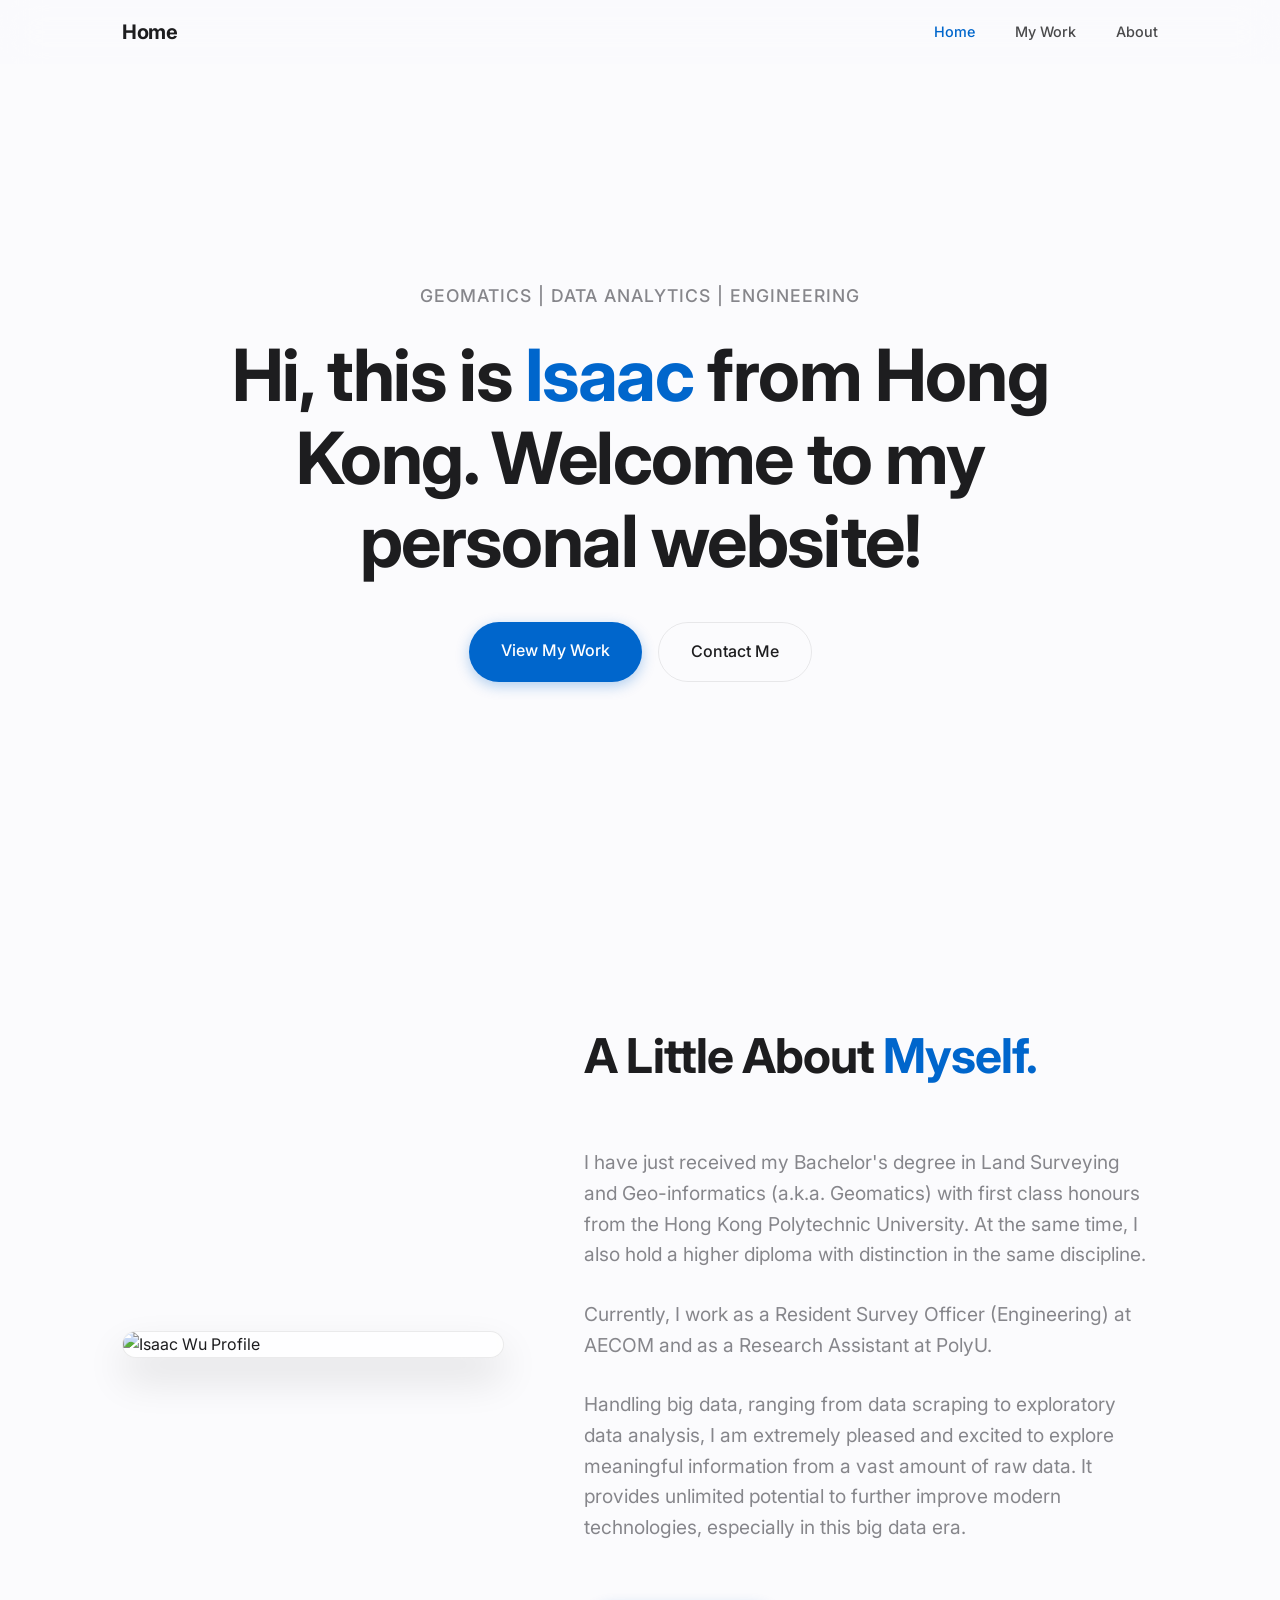
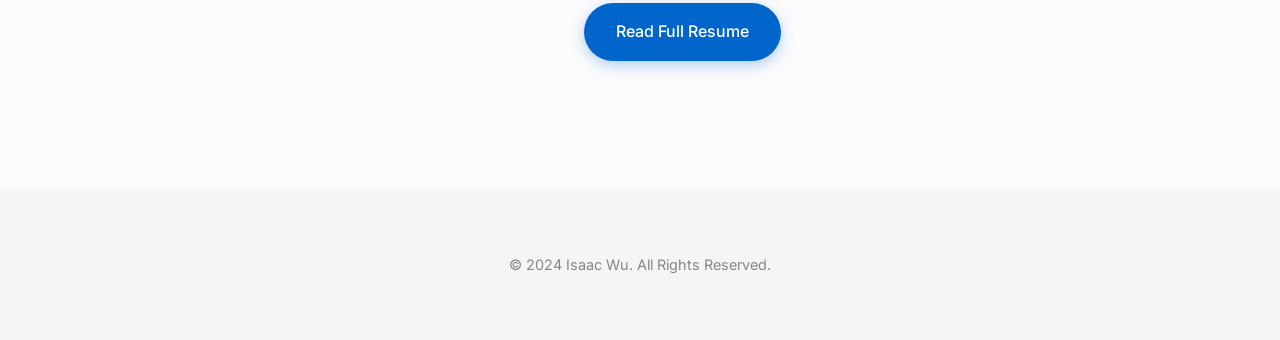
==== index.html @ 1979dabf "first commit" ====
<!DOCTYPE html>
<html lang="en">

<head>
    <meta charset="UTF-8">
    <meta name="viewport" content="width=device-width, initial-scale=1.0">
    <title>Isaac Wu - Personal Website</title>
    <!-- CSS -->
    <link rel="stylesheet" href="css/style.css">
    <!-- FontAwesome for icons -->
    <link rel="stylesheet" href="https://cdnjs.cloudflare.com/ajax/libs/font-awesome/6.4.0/css/all.min.css">
</head>

<body>

    <!-- Navigation -->
    <nav>
        <div class="container nav-content">
            <a href="index.html" class="logo">Home</a>
            <ul class="nav-links">
                <li><a href="index.html" class="active">Home</a></li>
                <li><a href="my-work.html">My Work</a></li>
                <li><a href="about.html">About</a></li>
            </ul>
        </div>
    </nav>

    <!-- Hero Section -->
    <section class="hero">
        <!-- Background Image -->
        <img src="uploads/1/4/3/0/143039272/background-images/1102156528.jpeg" alt="Hero Background" class="hero-bg">
        <div class="hero-overlay"></div>

        <div class="container">
            <div class="hero-content fade-up visible">
                <span class="hero-subtitle">Geomatics | Data Analytics | Engineering</span>
                <h1 class="hero-title">Hi, this is <span>Isaac</span> from Hong Kong. Welcome to my personal website!
                </h1>
                <div class="btn-group">
                    <a href="my-work.html" class="btn btn-primary">View My Work</a>
                    <a href="mailto:waiwai9943@gmail.com" class="btn btn-outline">Contact Me</a>
                </div>
            </div>
        </div>
    </section>

    <!-- Bio Preview Section -->
    <section class="section">
        <div class="container">
            <div class="bio-grid fade-up">
                <div class="bio-image glass">
                    <img src="uploads/1/4/3/0/143039272/editor/1030577928.png" alt="Isaac Wu Profile">
                </div>
                <div class="bio-text">
                    <h2 class="section-title" style="text-align: left;">A Little About <span>Myself.</span></h2>
                    <p>I have just received my Bachelor's degree in Land Surveying and Geo-informatics (a.k.a.
                        Geomatics) with first class honours from the Hong Kong Polytechnic University. At the same time,
                        I also hold a higher diploma with distinction in the same discipline.</p>
                    <p>Currently, I work as a Resident Survey Officer (Engineering) at AECOM and as a Research Assistant
                        at PolyU.</p>
                    <p>Handling big data, ranging from data scraping to exploratory data analysis, I am extremely
                        pleased and excited to explore meaningful information from a vast amount of raw data. It
                        provides unlimited potential to further improve modern technologies, especially in this big data
                        era.</p>
                    <a href="about.html" class="btn btn-primary" style="margin-top: 2rem;">Read Full Resume</a>
                </div>
            </div>
        </div>
    </section>

    <!-- Footer -->
    <footer>
        <div class="container">
            <p>&copy; 2024 Isaac Wu. All Rights Reserved.</p>
        </div>
    </footer>

    <!-- JS -->
    <script src="js/main.js"></script>
</body>

</html>
---- css/style.css ----
/* Ultra-Modern Light Theme (Apple-esque) */
@import url('https://fonts.googleapis.com/css2?family=Inter:wght@300;400;500;600;700&display=swap');

:root {
  --bg-primary: #fbfbfd;
  --bg-secondary: #ffffff;
  --bg-glass: rgba(255, 255, 255, 0.75);
  --bg-subtle: #f5f5f7;
  --text-primary: #1d1d1f;
  --text-secondary: #86868b;
  --accent-primary: #0066cc;
  --accent-secondary: #0071e3;
  --accent-gradient: linear-gradient(135deg, var(--accent-primary), var(--accent-secondary));
  --border-color: rgba(0, 0, 0, 0.08);
  --shadow-sm: 0 4px 14px rgba(0, 0, 0, 0.04);
  --shadow-md: 0 10px 30px rgba(0, 0, 0, 0.08);
  --shadow-lg: 0 20px 40px rgba(0, 0, 0, 0.12);

  --font-main: 'Inter', -apple-system, BlinkMacSystemFont, "Segoe UI", Roboto, Helvetica, Arial, sans-serif;

  --container-width: 1100px;
  --nav-height: 64px;
}

* {
  box-sizing: border-box;
  margin: 0;
  padding: 0;
}

body {
  font-family: var(--font-main);
  background-color: var(--bg-primary);
  color: var(--text-primary);
  line-height: 1.6;
  overflow-x: hidden;
  -webkit-font-smoothing: antialiased;
  -moz-osx-font-smoothing: grayscale;
}

h1,
h2,
h3,
h4,
h5,
h6 {
  font-weight: 700;
  line-height: 1.15;
  letter-spacing: -0.02em;
}

a {
  text-decoration: none;
  color: inherit;
  transition: color 0.3s ease;
}

/* Glassmorphism Classes */
.glass {
  background: var(--bg-glass);
  backdrop-filter: blur(20px);
  -webkit-backdrop-filter: blur(20px);
  border: 1px solid var(--border-color);
  border-radius: 20px;
}

/* Container */
.container {
  max-width: var(--container-width);
  margin: 0 auto;
  padding: 0 2rem;
}

/* Navigation */
nav {
  position: fixed;
  top: 0;
  width: 100%;
  height: var(--nav-height);
  z-index: 1000;
  display: flex;
  align-items: center;
  transition: all 0.3s ease;
  background: rgba(251, 251, 253, 0.8);
  backdrop-filter: blur(20px);
  -webkit-backdrop-filter: blur(20px);
  border-bottom: 1px solid transparent;
}

nav.scrolled {
  border-bottom: 1px solid var(--border-color);
  box-shadow: 0 1px 3px rgba(0, 0, 0, 0.02);
}

.nav-content {
  display: flex;
  justify-content: space-between;
  align-items: center;
  width: 100%;
}

.logo {
  font-weight: 700;
  font-size: 1.25rem;
  letter-spacing: -0.5px;
  color: var(--text-primary);
}

.nav-links {
  display: flex;
  gap: 2.5rem;
  list-style: none;
}

.nav-links a {
  font-weight: 500;
  font-size: 0.9rem;
  color: var(--text-primary);
  opacity: 0.8;
}

.nav-links a:hover,
.nav-links a.active {
  opacity: 1;
  color: var(--accent-primary);
}

/* Hero Section */
.hero {
  min-height: 100vh;
  display: flex;
  align-items: center;
  position: relative;
  padding-top: var(--nav-height);
  background: var(--bg-primary);
  overflow: hidden;
}

.hero-bg {
  display: none;
  /* Removed background image for a cleaner look */
}

.hero-overlay {
  display: none;
}

.hero-content {
  max-width: 900px;
  margin: 0 auto;
  text-align: center;
}

.hero-subtitle {
  font-size: 1.1rem;
  color: var(--text-secondary);
  margin-bottom: 1.5rem;
  display: block;
  font-weight: 500;
  letter-spacing: 1px;
  text-transform: uppercase;
}

.hero-title {
  font-size: 4.5rem;
  margin-bottom: 2.5rem;
  color: var(--text-primary);
}

.hero-title span {
  color: var(--accent-primary);
}

/* Buttons */
.btn {
  display: inline-block;
  padding: 1rem 2rem;
  border-radius: 30px;
  font-weight: 500;
  font-size: 1rem;
  cursor: pointer;
  transition: all 0.3s ease;
  border: none;
}

.btn-primary {
  background: var(--accent-primary);
  color: white;
  box-shadow: 0 4px 14px rgba(0, 102, 204, 0.3);
}

.btn-primary:hover {
  background: var(--accent-secondary);
  transform: translateY(-2px);
  box-shadow: 0 6px 20px rgba(0, 102, 204, 0.4);
}

.btn-outline {
  background: transparent;
  color: var(--text-primary);
  border: 1px solid var(--border-color);
}

.btn-outline:hover {
  background: var(--bg-subtle);
  border-color: var(--text-secondary);
}

.btn-group {
  display: flex;
  gap: 1rem;
  justify-content: center;
}

/* Sections */
.section {
  padding: 8rem 0;
}

.section-title {
  font-size: 3rem;
  margin-bottom: 4rem;
  text-align: center;
}

.section-title span {
  color: var(--accent-primary);
}

/* Bio/About Section */
.bio-grid {
  display: grid;
  grid-template-columns: 1fr 1.5fr;
  gap: 5rem;
  align-items: center;
}

.bio-image {
  border-radius: 24px;
  overflow: hidden;
  box-shadow: var(--shadow-lg);
}

.bio-image img {
  width: 100%;
  height: auto;
  display: block;
}

.bio-text p {
  color: var(--text-secondary);
  font-size: 1.2rem;
  margin-bottom: 1.8rem;
}

/* Cards */
.card {
  padding: 3rem;
  background: var(--bg-secondary);
  border-radius: 24px;
  border: 1px solid var(--border-color);
  box-shadow: var(--shadow-sm);
  transition: box-shadow 0.3s ease, border-color 0.3s ease;
}

.card:hover {
  box-shadow: var(--shadow-md);
}

/* Grid Layouts */
.grid-2 {
  display: grid;
  grid-template-columns: repeat(2, 1fr);
  gap: 3rem;
}

.grid-3 {
  display: grid;
  grid-template-columns: repeat(3, 1fr);
  gap: 2rem;
}

/* Work Item iframe containers */
.iframe-container {
  width: 100%;
  border-radius: 16px;
  overflow: hidden;
  background: var(--bg-subtle);
  border: 1px solid var(--border-color);
  height: 600px;
}

.iframe-container iframe {
  width: 100%;
  height: 100%;
  border: none;
}

/* Animations */
.fade-up {
  opacity: 0;
  transform: translateY(40px);
  transition: opacity 1s cubic-bezier(0.16, 1, 0.3, 1), transform 1s cubic-bezier(0.16, 1, 0.3, 1);
}

.fade-up.visible {
  opacity: 1;
  transform: translateY(0);
}

/* Footer */
footer {
  padding: 4rem 0;
  text-align: center;
  background: var(--bg-subtle);
}

footer p {
  color: var(--text-secondary);
  font-size: 0.9rem;
}

/* Responsive */
@media (max-width: 768px) {
  .bio-grid {
    grid-template-columns: 1fr;
    gap: 3rem;
  }

  .grid-2,
  .grid-3 {
    grid-template-columns: 1fr;
  }

  .hero-title {
    font-size: 3rem;
  }

  .nav-links {
    display: none;
  }
}
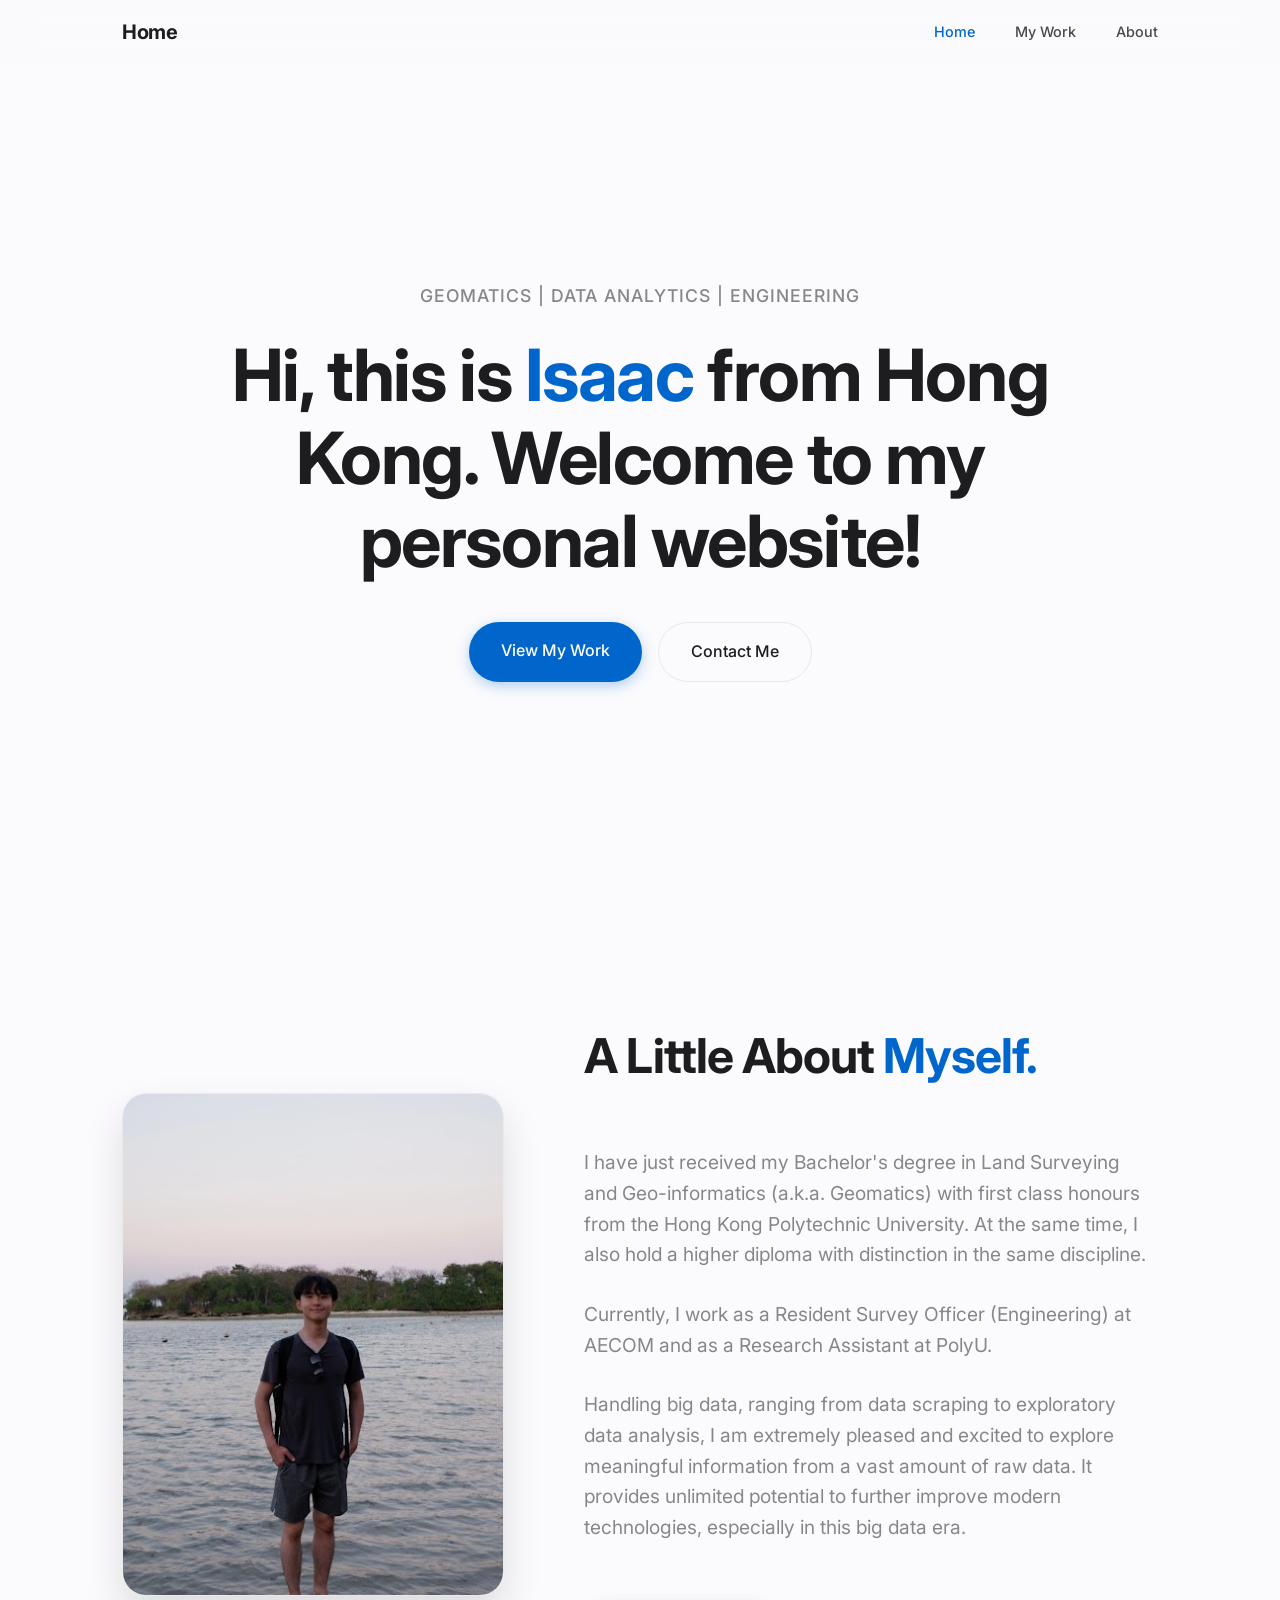
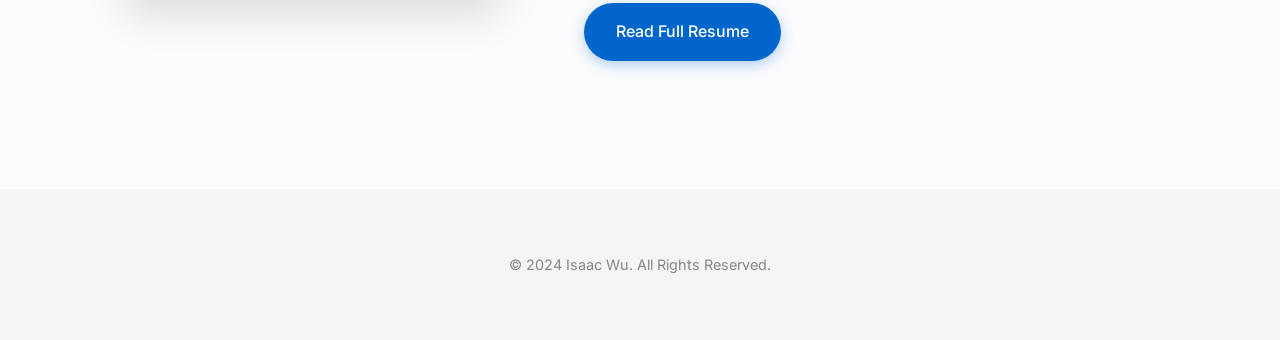
==== commit 9c19fe91: "updated" ====
--- a/index.html
+++ b/index.html
@@ -49,7 +49,7 @@
         <div class="container">
             <div class="bio-grid fade-up">
                 <div class="bio-image glass">
-                    <img src="uploads/1/4/3/0/143039272/editor/1030577928.png" alt="Isaac Wu Profile">
+                    <img src="uploads/pic.jpg" alt="Isaac Wu Profile">
                 </div>
                 <div class="bio-text">
                     <h2 class="section-title" style="text-align: left;">A Little About <span>Myself.</span></h2>
